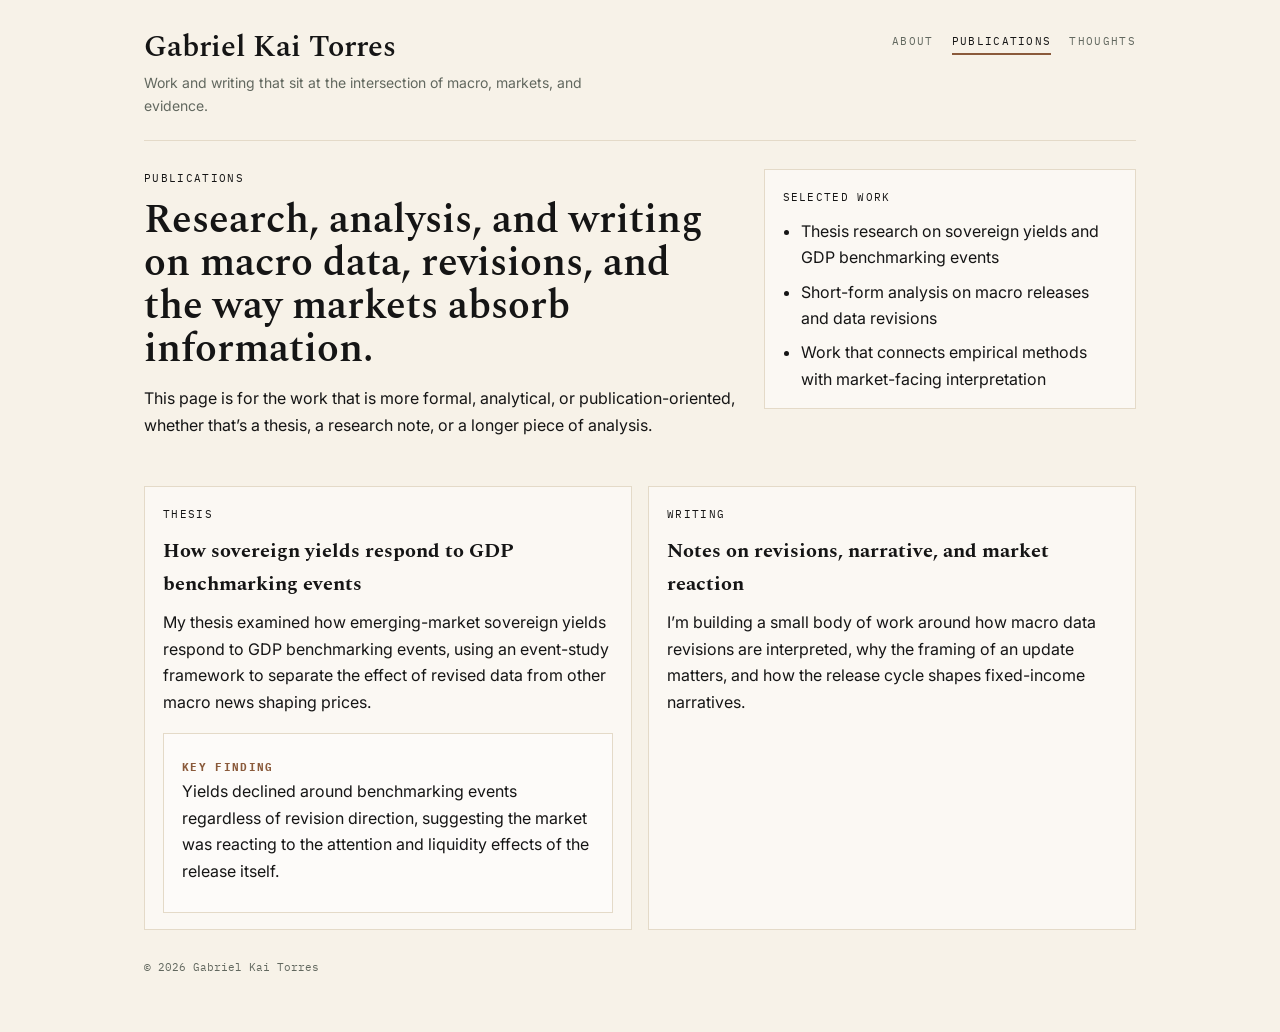
==== research.html @ 2119b85e "some more changes" ====
<!DOCTYPE html>
<html lang="en">
<head>
<meta charset="UTF-8">
<meta name="viewport" content="width=device-width, initial-scale=1.0">
<title>Publications — Gabriel Kai Torres</title>
<link rel="preconnect" href="https://fonts.googleapis.com">
<link rel="preconnect" href="https://fonts.gstatic.com" crossorigin>
<link href="https://fonts.googleapis.com/css2?family=Spectral:ital,wght@0,400;0,500;0,600;1,400&family=IBM+Plex+Mono:wght@400;500&family=Inter:wght@400;500&display=swap" rel="stylesheet">
<link rel="stylesheet" href="style.css">
</head>
<body>

<div class="site-shell">
  <header class="site-header">
    <div>
      <a class="site-name" href="index.html">Gabriel Kai Torres</a>
      <p class="site-tagline">Work and writing that sit at the intersection of macro, markets, and evidence.</p>
    </div>
    <nav class="top-nav" aria-label="Primary">
      <a href="index.html">About</a>
      <a href="research.html" aria-current="page">Publications</a>
      <a href="writing.html">Thoughts</a>
    </nav>
  </header>

  <main class="content">
    <section class="hero">
      <div class="hero-copy">
        <p class="eyebrow">Publications</p>
        <h1>Research, analysis, and writing on macro data, revisions, and the way markets absorb information.</h1>
        <p>This page is for the work that is more formal, analytical, or publication-oriented, whether that’s a thesis, a research note, or a longer piece of analysis.</p>
      </div>
      <aside class="hero-side">
        <p class="eyebrow">Selected work</p>
        <ul class="detail-list">
          <li>Thesis research on sovereign yields and GDP benchmarking events</li>
          <li>Short-form analysis on macro releases and data revisions</li>
          <li>Work that connects empirical methods with market-facing interpretation</li>
        </ul>
      </aside>
    </section>

    <section class="section-block">
      <div class="card-grid">
        <article class="item-card">
          <p class="item-meta">Thesis</p>
          <h3>How sovereign yields respond to GDP benchmarking events</h3>
          <p>My thesis examined how emerging-market sovereign yields respond to GDP benchmarking events, using an event-study framework to separate the effect of revised data from other macro news shaping prices.</p>
          <div class="callout">
            <strong>Key finding</strong>
            <p>Yields declined around benchmarking events regardless of revision direction, suggesting the market was reacting to the attention and liquidity effects of the release itself.</p>
          </div>
        </article>

        <article class="item-card">
          <p class="item-meta">Writing</p>
          <h3>Notes on revisions, narrative, and market reaction</h3>
          <p>I’m building a small body of work around how macro data revisions are interpreted, why the framing of an update matters, and how the release cycle shapes fixed-income narratives.</p>
        </article>
      </div>
    </section>
  </main>

  <footer>
    © 2026 Gabriel Kai Torres
  </footer>
</div>

</body>
</html>
---- style.css ----
:root {
  --bg: #f7f2e8;
  --surface: #fcfaf6;
  --ink: #151515;
  --muted: #62685f;
  --accent: #8a5a3b;
  --line: #e4dac8;
}

* { box-sizing: border-box; }

html { scroll-behavior: smooth; }

body {
  margin: 0;
  background: var(--bg);
  color: var(--ink);
  font-family: 'Inter', sans-serif;
  line-height: 1.65;
  font-size: 16px;
}

.site-shell {
  max-width: 1040px;
  margin: 0 auto;
  padding: 32px 24px 56px;
}

.site-header {
  display: flex;
  justify-content: space-between;
  align-items: flex-start;
  gap: 20px;
  padding-bottom: 22px;
  border-bottom: 1px solid var(--line);
}

.site-name {
  font-family: 'Spectral', serif;
  font-size: 30px;
  font-weight: 600;
  color: var(--ink);
  text-decoration: none;
  line-height: 1;
}

.site-tagline {
  margin: 8px 0 0;
  color: var(--muted);
  font-size: 14px;
  max-width: 460px;
}

.top-nav {
  display: flex;
  flex-wrap: wrap;
  gap: 18px;
  font-family: 'IBM Plex Mono', monospace;
  font-size: 11px;
  letter-spacing: 0.12em;
  text-transform: uppercase;
}

.top-nav a {
  color: var(--muted);
  text-decoration: none;
  padding-bottom: 3px;
}

.top-nav a:hover,
.top-nav a:focus {
  color: var(--ink);
}

.top-nav a[aria-current="page"] {
  color: var(--ink);
  border-bottom: 2px solid var(--accent);
}

.content {
  padding-top: 28px;
}

.hero {
  display: grid;
  grid-template-columns: 1.35fr 0.85fr;
  gap: 28px;
  align-items: start;
  padding-bottom: 24px;
}

.eyebrow {
  font-family: 'IBM Plex Mono', monospace;
  font-size: 11px;
  letter-spacing: 0.12em;
  text-transform: uppercase;
  color: var(--accent);
  margin: 0 0 10px;
}

.hero h1,
.section-title {
  font-family: 'Spectral', serif;
  font-weight: 600;
  font-size: clamp(28px, 3.8vw, 40px);
  line-height: 1.08;
  margin: 0 0 14px;
}

.hero p,
.item-card p,
.intro-copy p {
  margin: 0 0 12px;
  color: var(--ink);
}

.hero-copy p:last-child,
.intro-copy p:last-child {
  margin-bottom: 0;
}

.hero-side,
.item-card,
.callout {
  background: rgba(255,255,255,0.5);
  border: 1px solid var(--line);
  padding: 18px 18px 16px;
}

.about-layout .hero-side {
  display: flex;
  flex-direction: column;
  gap: 12px;
}

.profile-photo {
  width: 100%;
  max-width: 300px;
  border: 1px solid var(--line);
  display: block;
}

.profile-meta {
  margin: 0;
  color: var(--muted);
  font-size: 14px;
}

.detail-list {
  margin: 0;
  padding-left: 18px;
  color: var(--ink);
}

.detail-list li + li {
  margin-top: 8px;
}

.hero-links {
  display: flex;
  flex-wrap: wrap;
  gap: 14px;
  margin-top: 16px;
  font-family: 'IBM Plex Mono', monospace;
  font-size: 12px;
}

.hero-links a {
  color: var(--ink);
  text-decoration: none;
  border-bottom: 1px solid var(--line);
  padding-bottom: 2px;
}

.hero-links a:hover,
.hero-links a:focus {
  color: var(--accent);
  border-bottom-color: var(--accent);
}

.section-block {
  padding: 24px 0 0;
}

.card-grid {
  display: grid;
  grid-template-columns: repeat(2, minmax(0, 1fr));
  gap: 16px;
}

.item-card {
  min-height: 100%;
}

.item-meta {
  font-family: 'IBM Plex Mono', monospace;
  font-size: 11px;
  letter-spacing: 0.12em;
  text-transform: uppercase;
  color: var(--muted);
  margin-bottom: 8px;
}

.item-card h3 {
  font-family: 'Spectral', serif;
  font-size: 20px;
  margin: 0 0 8px;
}

.item-card a {
  color: var(--ink);
  text-decoration: none;
}

.item-card a:hover,
.item-card a:focus {
  color: var(--accent);
}

.callout {
  margin-top: 18px;
}

.callout strong {
  font-family: 'IBM Plex Mono', monospace;
  font-size: 11px;
  letter-spacing: 0.12em;
  text-transform: uppercase;
  color: var(--accent);
}

footer {
  padding: 28px 0 0;
  font-family: 'IBM Plex Mono', monospace;
  font-size: 11px;
  color: var(--muted);
}

@media (max-width: 780px) {
  .hero,
  .card-grid {
    grid-template-columns: 1fr;
  }
}

@media (max-width: 560px) {
  .site-shell {
    padding: 20px 18px 40px;
  }

  .site-header {
    flex-direction: column;
  }

  .top-nav {
    gap: 12px;
  }
}
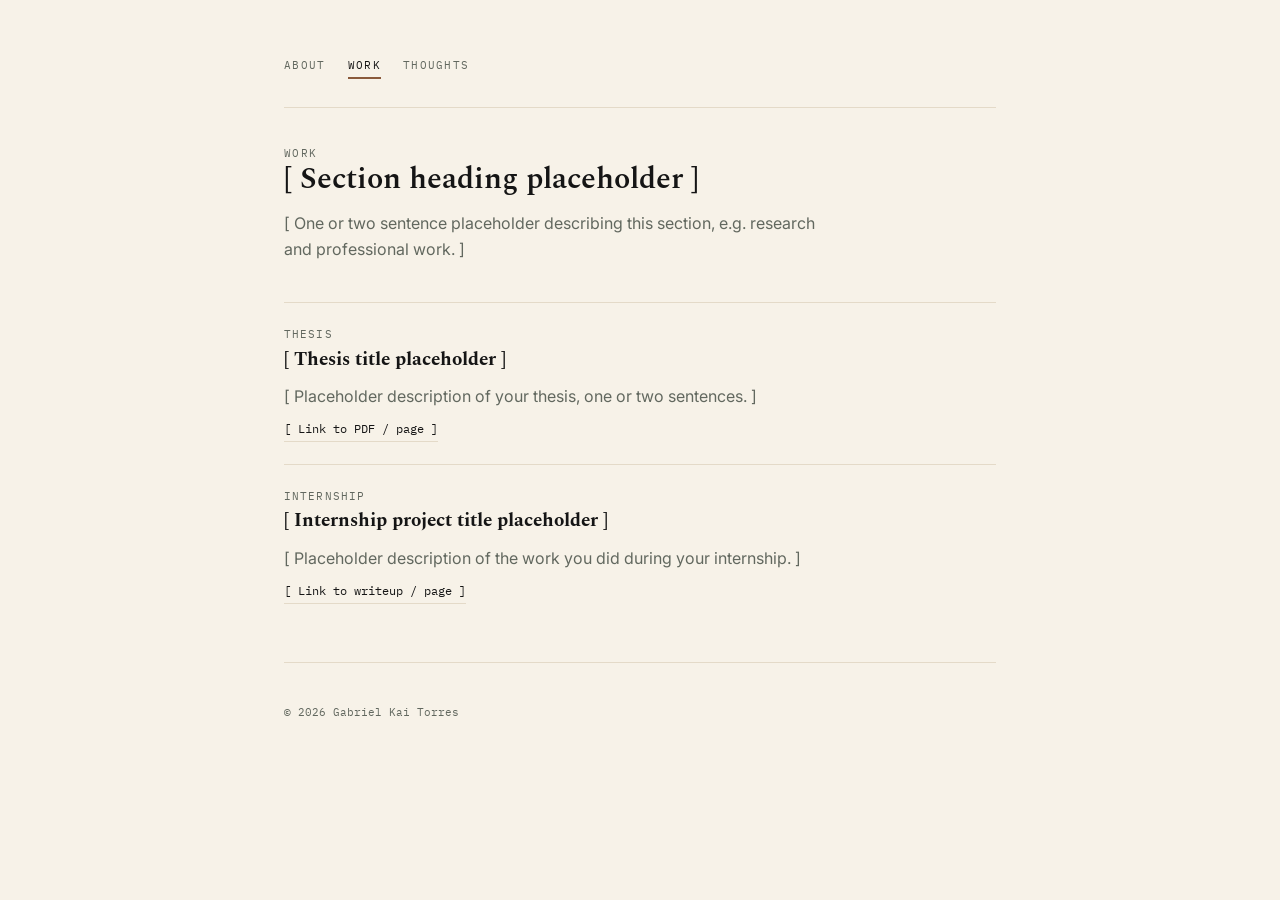
==== commit e821fa4b: "Add files via upload" ====
--- a/research.html
+++ b/research.html
@@ -3,7 +3,7 @@
 <head>
 <meta charset="UTF-8">
 <meta name="viewport" content="width=device-width, initial-scale=1.0">
-<title>Publications — Gabriel Kai Torres</title>
+<title>Work — Gabriel Kai Torres</title>
 <link rel="preconnect" href="https://fonts.googleapis.com">
 <link rel="preconnect" href="https://fonts.gstatic.com" crossorigin>
 <link href="https://fonts.googleapis.com/css2?family=Spectral:ital,wght@0,400;0,500;0,600;1,400&family=IBM+Plex+Mono:wght@400;500&family=Inter:wght@400;500&display=swap" rel="stylesheet">
@@ -12,53 +12,33 @@
 <body>
 
 <div class="site-shell">
-  <header class="site-header">
-    <div>
-      <a class="site-name" href="index.html">Gabriel Kai Torres</a>
-      <p class="site-tagline">Work and writing that sit at the intersection of macro, markets, and evidence.</p>
-    </div>
-    <nav class="top-nav" aria-label="Primary">
-      <a href="index.html">About</a>
-      <a href="research.html" aria-current="page">Publications</a>
-      <a href="writing.html">Thoughts</a>
-    </nav>
-  </header>
+  <nav class="top-nav" aria-label="Primary">
+    <a href="index.html">About</a>
+    <a href="research.html" aria-current="page">Work</a>
+    <a href="writing.html">Thoughts</a>
+  </nav>
 
   <main class="content">
-    <section class="hero">
-      <div class="hero-copy">
-        <p class="eyebrow">Publications</p>
-        <h1>Research, analysis, and writing on macro data, revisions, and the way markets absorb information.</h1>
-        <p>This page is for the work that is more formal, analytical, or publication-oriented, whether that’s a thesis, a research note, or a longer piece of analysis.</p>
-      </div>
-      <aside class="hero-side">
-        <p class="eyebrow">Selected work</p>
-        <ul class="detail-list">
-          <li>Thesis research on sovereign yields and GDP benchmarking events</li>
-          <li>Short-form analysis on macro releases and data revisions</li>
-          <li>Work that connects empirical methods with market-facing interpretation</li>
-        </ul>
-      </aside>
+    <section class="page-intro">
+      <p class="eyebrow">Work</p>
+      <h1>[ Section heading placeholder ]</h1>
+      <p>[ One or two sentence placeholder describing this section, e.g. research and professional work. ]</p>
     </section>
 
-    <section class="section-block">
-      <div class="card-grid">
-        <article class="item-card">
-          <p class="item-meta">Thesis</p>
-          <h3>How sovereign yields respond to GDP benchmarking events</h3>
-          <p>My thesis examined how emerging-market sovereign yields respond to GDP benchmarking events, using an event-study framework to separate the effect of revised data from other macro news shaping prices.</p>
-          <div class="callout">
-            <strong>Key finding</strong>
-            <p>Yields declined around benchmarking events regardless of revision direction, suggesting the market was reacting to the attention and liquidity effects of the release itself.</p>
-          </div>
-        </article>
+    <section class="entry-list">
+      <article class="entry">
+        <p class="entry-meta">Thesis</p>
+        <h3><a href="#">[ Thesis title placeholder ]</a></h3>
+        <p>[ Placeholder description of your thesis, one or two sentences. ]</p>
+        <a class="entry-link" href="#">[ Link to PDF / page ]</a>
+      </article>
 
-        <article class="item-card">
-          <p class="item-meta">Writing</p>
-          <h3>Notes on revisions, narrative, and market reaction</h3>
-          <p>I’m building a small body of work around how macro data revisions are interpreted, why the framing of an update matters, and how the release cycle shapes fixed-income narratives.</p>
-        </article>
-      </div>
+      <article class="entry">
+        <p class="entry-meta">Internship</p>
+        <h3><a href="#">[ Internship project title placeholder ]</a></h3>
+        <p>[ Placeholder description of the work you did during your internship. ]</p>
+        <a class="entry-link" href="#">[ Link to writeup / page ]</a>
+      </article>
     </section>
   </main>
 
--- a/style.css
+++ b/style.css
@@ -21,44 +21,24 @@
 }
 
 .site-shell {
-  max-width: 1040px;
+  max-width: 760px;
   margin: 0 auto;
-  padding: 32px 24px 56px;
-}
-
-.site-header {
-  display: flex;
-  justify-content: space-between;
-  align-items: flex-start;
-  gap: 20px;
-  padding-bottom: 22px;
-  border-bottom: 1px solid var(--line);
-}
-
-.site-name {
-  font-family: 'Spectral', serif;
-  font-size: 30px;
-  font-weight: 600;
-  color: var(--ink);
-  text-decoration: none;
-  line-height: 1;
-}
-
-.site-tagline {
-  margin: 8px 0 0;
-  color: var(--muted);
-  font-size: 14px;
-  max-width: 460px;
-}
+  padding: 56px 24px 64px;
+}
+
+/* ---- Top nav (text links, no big name lockup) ---- */
 
 .top-nav {
   display: flex;
   flex-wrap: wrap;
-  gap: 18px;
+  gap: 22px;
   font-family: 'IBM Plex Mono', monospace;
   font-size: 11px;
   letter-spacing: 0.12em;
   text-transform: uppercase;
+  padding-bottom: 28px;
+  margin-bottom: 36px;
+  border-bottom: 1px solid var(--line);
 }
 
 .top-nav a {
@@ -77,16 +57,81 @@
   border-bottom: 2px solid var(--accent);
 }
 
-.content {
-  padding-top: 28px;
-}
-
-.hero {
-  display: grid;
-  grid-template-columns: 1.35fr 0.85fr;
-  gap: 28px;
-  align-items: start;
-  padding-bottom: 24px;
+/* ---- Profile block (photo, name, tagline, links, bio) ---- */
+
+.profile {
+  display: flex;
+  flex-direction: column;
+  gap: 18px;
+  padding-bottom: 12px;
+}
+
+.profile-photo {
+  width: 108px;
+  height: 108px;
+  object-fit: cover;
+  border-radius: 50%;
+  border: 1px solid var(--line);
+  background: var(--surface);
+}
+
+.profile-name {
+  font-family: 'Spectral', serif;
+  font-weight: 600;
+  font-size: 26px;
+  margin: 0;
+  line-height: 1.2;
+}
+
+.profile-tagline {
+  margin: 4px 0 0;
+  color: var(--muted);
+  font-size: 14px;
+}
+
+.profile-meta-row {
+  display: flex;
+  flex-wrap: wrap;
+  gap: 14px;
+  font-family: 'IBM Plex Mono', monospace;
+  font-size: 12px;
+  color: var(--muted);
+}
+
+.profile-links {
+  display: flex;
+  flex-wrap: wrap;
+  gap: 14px;
+  font-family: 'IBM Plex Mono', monospace;
+  font-size: 12px;
+}
+
+.profile-links a {
+  color: var(--ink);
+  text-decoration: none;
+  border-bottom: 1px solid var(--line);
+  padding-bottom: 2px;
+}
+
+.profile-links a:hover,
+.profile-links a:focus {
+  color: var(--accent);
+  border-bottom-color: var(--accent);
+}
+
+.profile-bio p {
+  margin: 0 0 14px;
+  color: var(--ink);
+}
+
+.profile-bio p:last-child {
+  margin-bottom: 0;
+}
+
+/* ---- Page intro (used on Work and Thoughts pages) ---- */
+
+.page-intro {
+  padding-bottom: 8px;
 }
 
 .eyebrow {
@@ -98,161 +143,99 @@
   margin: 0 0 10px;
 }
 
-.hero h1,
-.section-title {
+.page-intro h1 {
   font-family: 'Spectral', serif;
   font-weight: 600;
-  font-size: clamp(28px, 3.8vw, 40px);
-  line-height: 1.08;
-  margin: 0 0 14px;
-}
-
-.hero p,
-.item-card p,
-.intro-copy p {
+  font-size: clamp(24px, 3.4vw, 30px);
+  line-height: 1.18;
   margin: 0 0 12px;
-  color: var(--ink);
-}
-
-.hero-copy p:last-child,
-.intro-copy p:last-child {
-  margin-bottom: 0;
-}
-
-.hero-side,
-.item-card,
-.callout {
-  background: rgba(255,255,255,0.5);
-  border: 1px solid var(--line);
-  padding: 18px 18px 16px;
-}
-
-.about-layout .hero-side {
+}
+
+.page-intro p {
+  margin: 0;
+  color: var(--muted);
+  max-width: 540px;
+}
+
+/* ---- List of items (publications / thoughts entries) ---- */
+
+.entry-list {
   display: flex;
   flex-direction: column;
-  gap: 12px;
-}
-
-.profile-photo {
-  width: 100%;
-  max-width: 300px;
-  border: 1px solid var(--line);
-  display: block;
-}
-
-.profile-meta {
-  margin: 0;
-  color: var(--muted);
-  font-size: 14px;
-}
-
-.detail-list {
-  margin: 0;
-  padding-left: 18px;
-  color: var(--ink);
-}
-
-.detail-list li + li {
-  margin-top: 8px;
-}
-
-.hero-links {
-  display: flex;
-  flex-wrap: wrap;
-  gap: 14px;
-  margin-top: 16px;
+  margin-top: 32px;
+}
+
+.entry {
+  padding: 22px 0;
+  border-top: 1px solid var(--line);
+}
+
+.entry:first-child {
+  border-top: 1px solid var(--line);
+}
+
+.entry-meta {
+  font-family: 'IBM Plex Mono', monospace;
+  font-size: 11px;
+  letter-spacing: 0.1em;
+  text-transform: uppercase;
+  color: var(--muted);
+  margin: 0 0 6px;
+}
+
+.entry h3 {
+  font-family: 'Spectral', serif;
+  font-size: 19px;
+  margin: 0 0 8px;
+}
+
+.entry h3 a {
+  color: var(--ink);
+  text-decoration: none;
+}
+
+.entry h3 a:hover,
+.entry h3 a:focus {
+  color: var(--accent);
+}
+
+.entry p {
+  margin: 0;
+  color: var(--muted);
+}
+
+.entry-link {
+  display: inline-block;
+  margin-top: 10px;
   font-family: 'IBM Plex Mono', monospace;
   font-size: 12px;
-}
-
-.hero-links a {
   color: var(--ink);
   text-decoration: none;
   border-bottom: 1px solid var(--line);
   padding-bottom: 2px;
 }
 
-.hero-links a:hover,
-.hero-links a:focus {
+.entry-link:hover,
+.entry-link:focus {
   color: var(--accent);
   border-bottom-color: var(--accent);
 }
 
-.section-block {
-  padding: 24px 0 0;
-}
-
-.card-grid {
-  display: grid;
-  grid-template-columns: repeat(2, minmax(0, 1fr));
-  gap: 16px;
-}
-
-.item-card {
-  min-height: 100%;
-}
-
-.item-meta {
-  font-family: 'IBM Plex Mono', monospace;
-  font-size: 11px;
-  letter-spacing: 0.12em;
-  text-transform: uppercase;
-  color: var(--muted);
-  margin-bottom: 8px;
-}
-
-.item-card h3 {
-  font-family: 'Spectral', serif;
-  font-size: 20px;
-  margin: 0 0 8px;
-}
-
-.item-card a {
-  color: var(--ink);
-  text-decoration: none;
-}
-
-.item-card a:hover,
-.item-card a:focus {
-  color: var(--accent);
-}
-
-.callout {
-  margin-top: 18px;
-}
-
-.callout strong {
-  font-family: 'IBM Plex Mono', monospace;
-  font-size: 11px;
-  letter-spacing: 0.12em;
-  text-transform: uppercase;
-  color: var(--accent);
-}
-
 footer {
-  padding: 28px 0 0;
-  font-family: 'IBM Plex Mono', monospace;
-  font-size: 11px;
-  color: var(--muted);
-}
-
-@media (max-width: 780px) {
-  .hero,
-  .card-grid {
-    grid-template-columns: 1fr;
-  }
+  padding: 40px 0 0;
+  margin-top: 36px;
+  border-top: 1px solid var(--line);
+  font-family: 'IBM Plex Mono', monospace;
+  font-size: 11px;
+  color: var(--muted);
 }
 
 @media (max-width: 560px) {
   .site-shell {
-    padding: 20px 18px 40px;
+    padding: 36px 18px 48px;
   }
 
-  .site-header {
-    flex-direction: column;
+  .top-nav {
+    gap: 14px;
   }
-
-  .top-nav {
-    gap: 12px;
-  }
-}
+}
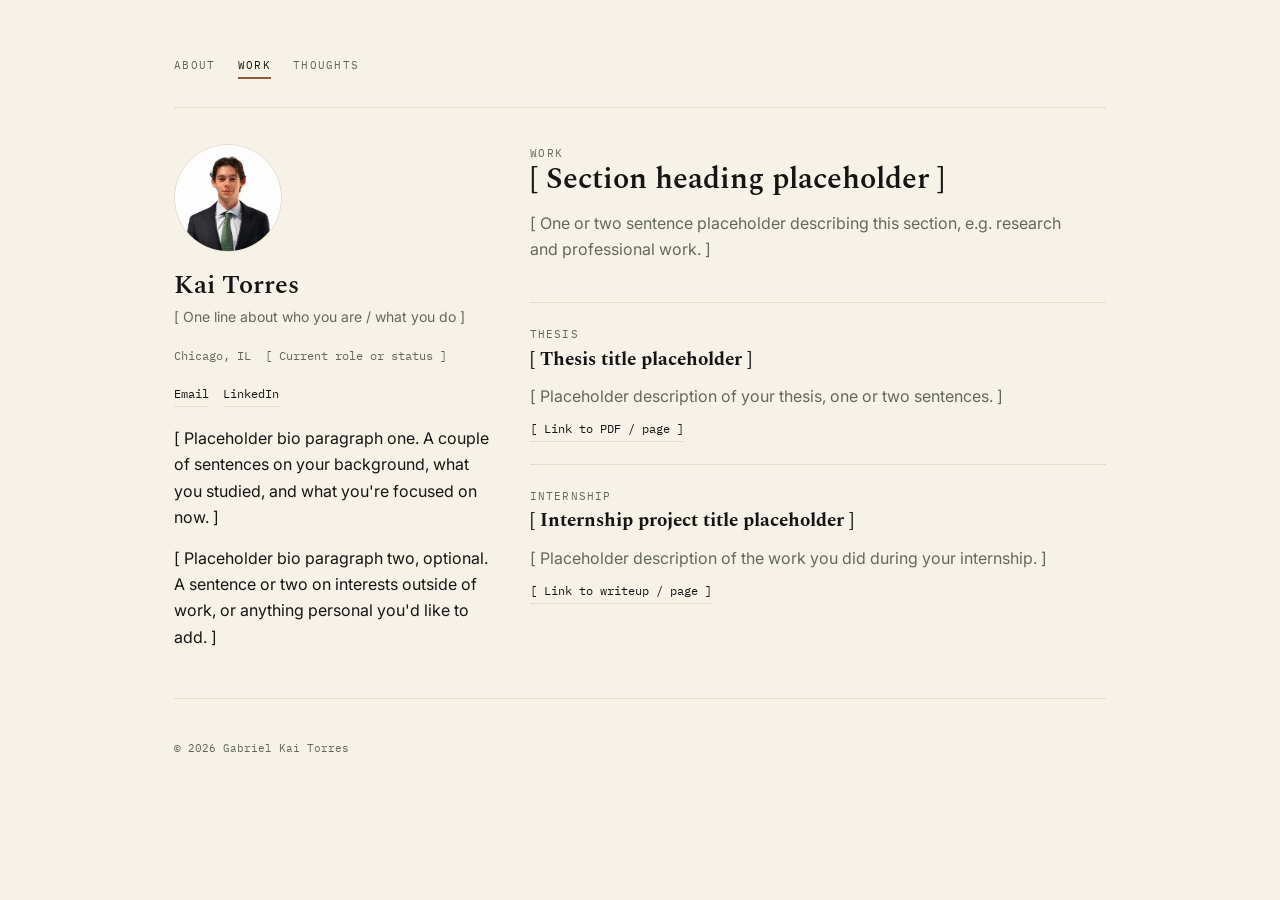
==== commit 50eade79: "new edits" ====
--- a/research.html
+++ b/research.html
@@ -19,13 +19,35 @@
   </nav>
 
   <main class="content">
-    <section class="page-intro">
-      <p class="eyebrow">Work</p>
-      <h1>[ Section heading placeholder ]</h1>
-      <p>[ One or two sentence placeholder describing this section, e.g. research and professional work. ]</p>
-    </section>
+    <div class="page-grid">
+      <aside class="profile">
+        <img class="profile-photo" src="assets/chatgpt.jpg" alt="Profile image of Gabriel Kai Torres">
+        <div>
+          <h1 class="profile-name">Kai Torres</h1>
+          <p class="profile-tagline">[ One line about who you are / what you do ]</p>
+        </div>
+        <div class="profile-meta-row">
+          <span>Chicago, IL</span>
+          <span>[ Current role or status ]</span>
+        </div>
+        <div class="profile-links">
+          <a href="mailto:gkaitorres@gmail.com">Email</a>
+          <a href="https://www.linkedin.com/in/kai-torres-56b69a251" target="_blank" rel="noopener">LinkedIn</a>
+        </div>
+        <div class="profile-bio">
+          <p>[ Placeholder bio paragraph one. A couple of sentences on your background, what you studied, and what you're focused on now. ]</p>
+          <p>[ Placeholder bio paragraph two, optional. A sentence or two on interests outside of work, or anything personal you'd like to add. ]</p>
+        </div>
+      </aside>
 
-    <section class="entry-list">
+      <div>
+        <section class="page-intro">
+          <p class="eyebrow">Work</p>
+          <h1>[ Section heading placeholder ]</h1>
+          <p>[ One or two sentence placeholder describing this section, e.g. research and professional work. ]</p>
+        </section>
+
+        <section class="entry-list">
       <article class="entry">
         <p class="entry-meta">Thesis</p>
         <h3><a href="#">[ Thesis title placeholder ]</a></h3>
@@ -40,6 +62,8 @@
         <a class="entry-link" href="#">[ Link to writeup / page ]</a>
       </article>
     </section>
+      </div>
+    </div>
   </main>
 
   <footer>
--- a/style.css
+++ b/style.css
@@ -21,9 +21,16 @@
 }
 
 .site-shell {
-  max-width: 760px;
+  max-width: 980px;
   margin: 0 auto;
   padding: 56px 24px 64px;
+}
+
+.page-grid {
+  display: grid;
+  grid-template-columns: minmax(0, 320px) 1fr;
+  gap: 36px;
+  align-items: start;
 }
 
 /* ---- Top nav (text links, no big name lockup) ---- */
@@ -230,6 +237,12 @@
   color: var(--muted);
 }
 
+@media (max-width: 900px) {
+  .page-grid {
+    grid-template-columns: 1fr;
+  }
+}
+
 @media (max-width: 560px) {
   .site-shell {
     padding: 36px 18px 48px;
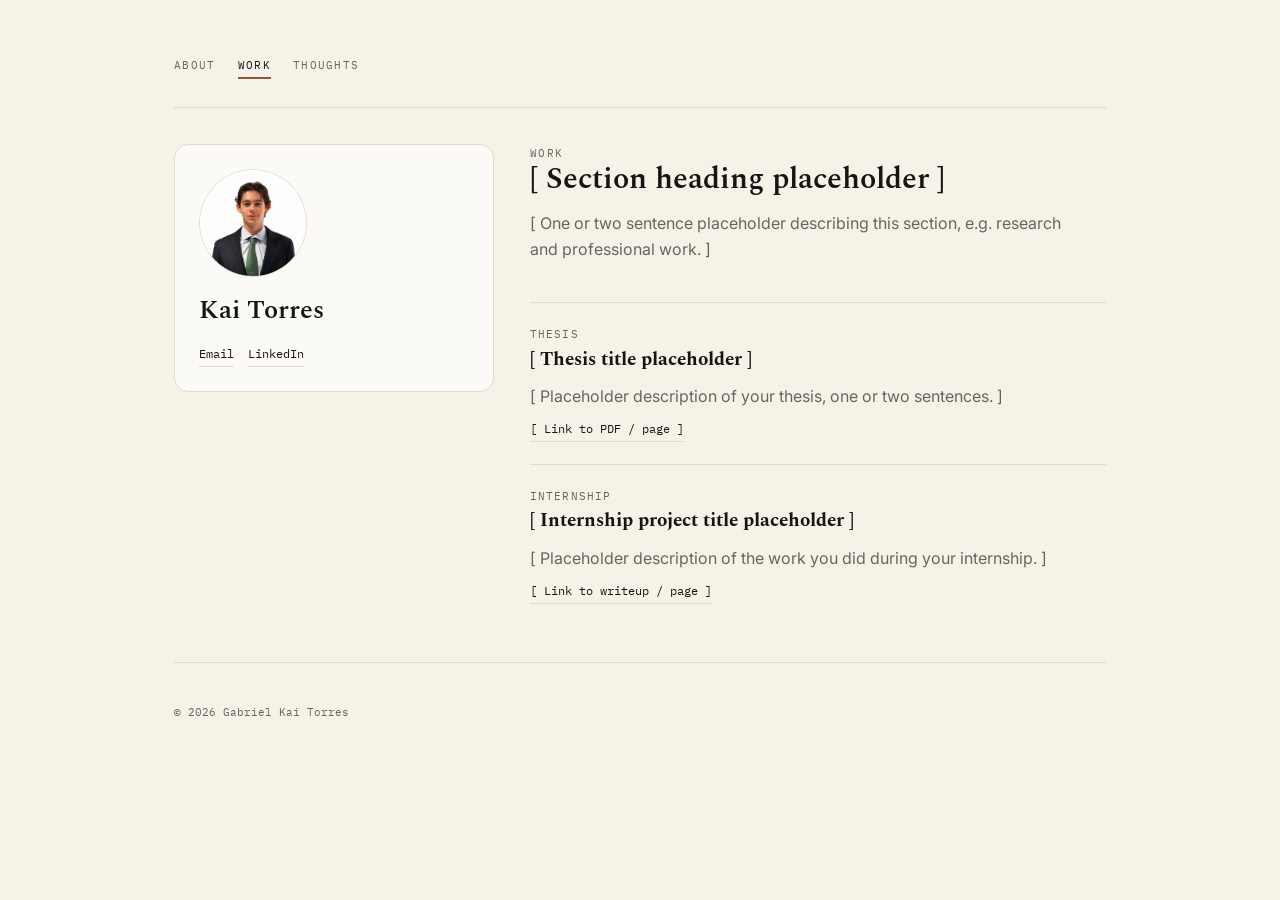
==== commit a3e90c99: "new changesto profile" ====
--- a/research.html
+++ b/research.html
@@ -24,19 +24,10 @@
         <img class="profile-photo" src="assets/chatgpt.jpg" alt="Profile image of Gabriel Kai Torres">
         <div>
           <h1 class="profile-name">Kai Torres</h1>
-          <p class="profile-tagline">[ One line about who you are / what you do ]</p>
-        </div>
-        <div class="profile-meta-row">
-          <span>Chicago, IL</span>
-          <span>[ Current role or status ]</span>
         </div>
         <div class="profile-links">
           <a href="mailto:gkaitorres@gmail.com">Email</a>
           <a href="https://www.linkedin.com/in/kai-torres-56b69a251" target="_blank" rel="noopener">LinkedIn</a>
-        </div>
-        <div class="profile-bio">
-          <p>[ Placeholder bio paragraph one. A couple of sentences on your background, what you studied, and what you're focused on now. ]</p>
-          <p>[ Placeholder bio paragraph two, optional. A sentence or two on interests outside of work, or anything personal you'd like to add. ]</p>
         </div>
       </aside>
 
--- a/style.css
+++ b/style.css
@@ -70,7 +70,10 @@
   display: flex;
   flex-direction: column;
   gap: 18px;
-  padding-bottom: 12px;
+  padding: 24px;
+  background: var(--surface);
+  border: 1px solid var(--line);
+  border-radius: 14px;
 }
 
 .profile-photo {
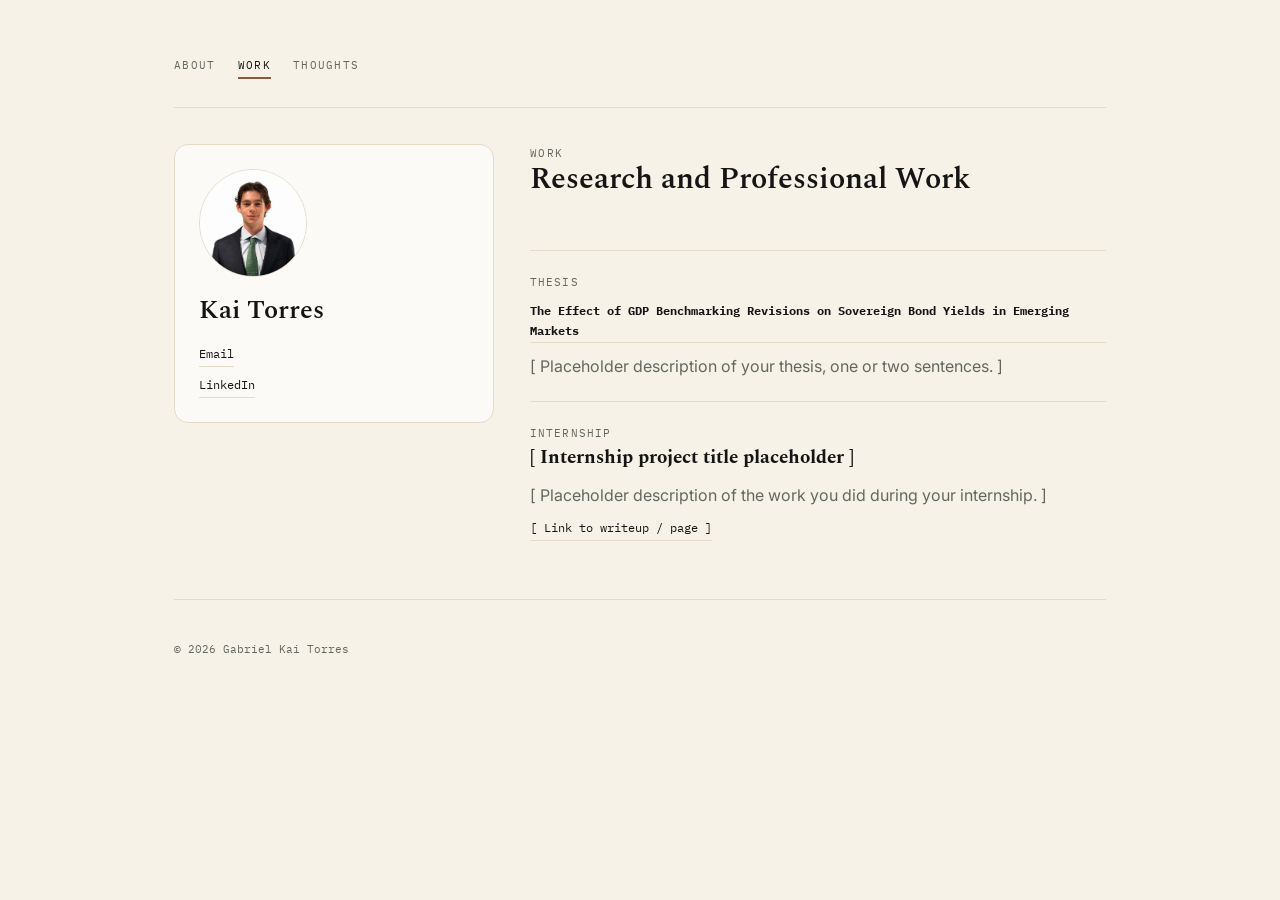
==== commit bf545fe4: "added thesis" ====
--- a/research.html
+++ b/research.html
@@ -34,16 +34,14 @@
       <div>
         <section class="page-intro">
           <p class="eyebrow">Work</p>
-          <h1>[ Section heading placeholder ]</h1>
-          <p>[ One or two sentence placeholder describing this section, e.g. research and professional work. ]</p>
+          <h1>Research and Professional Work</h1>
         </section>
 
         <section class="entry-list">
       <article class="entry">
         <p class="entry-meta">Thesis</p>
-        <h3><a href="#">[ Thesis title placeholder ]</a></h3>
-        <p>[ Placeholder description of your thesis, one or two sentences. ]</p>
-        <a class="entry-link" href="#">[ Link to PDF / page ]</a>
+          <h3><a class="entry-link" href="assets/Torres,%20Gabriel%20Kai%20-%20Thesis.pdf" target="_blank" rel="noopener">The Effect of GDP Benchmarking Revisions on Sovereign Bond Yields in Emerging Markets</a></h3>
+          <p>[ Placeholder description of your thesis, one or two sentences. ]</p>
       </article>
 
       <article class="entry">
--- a/style.css
+++ b/style.css
@@ -110,8 +110,9 @@
 
 .profile-links {
   display: flex;
-  flex-wrap: wrap;
-  gap: 14px;
+  flex-direction: column;
+  align-items: flex-start;
+  gap: 8px;
   font-family: 'IBM Plex Mono', monospace;
   font-size: 12px;
 }
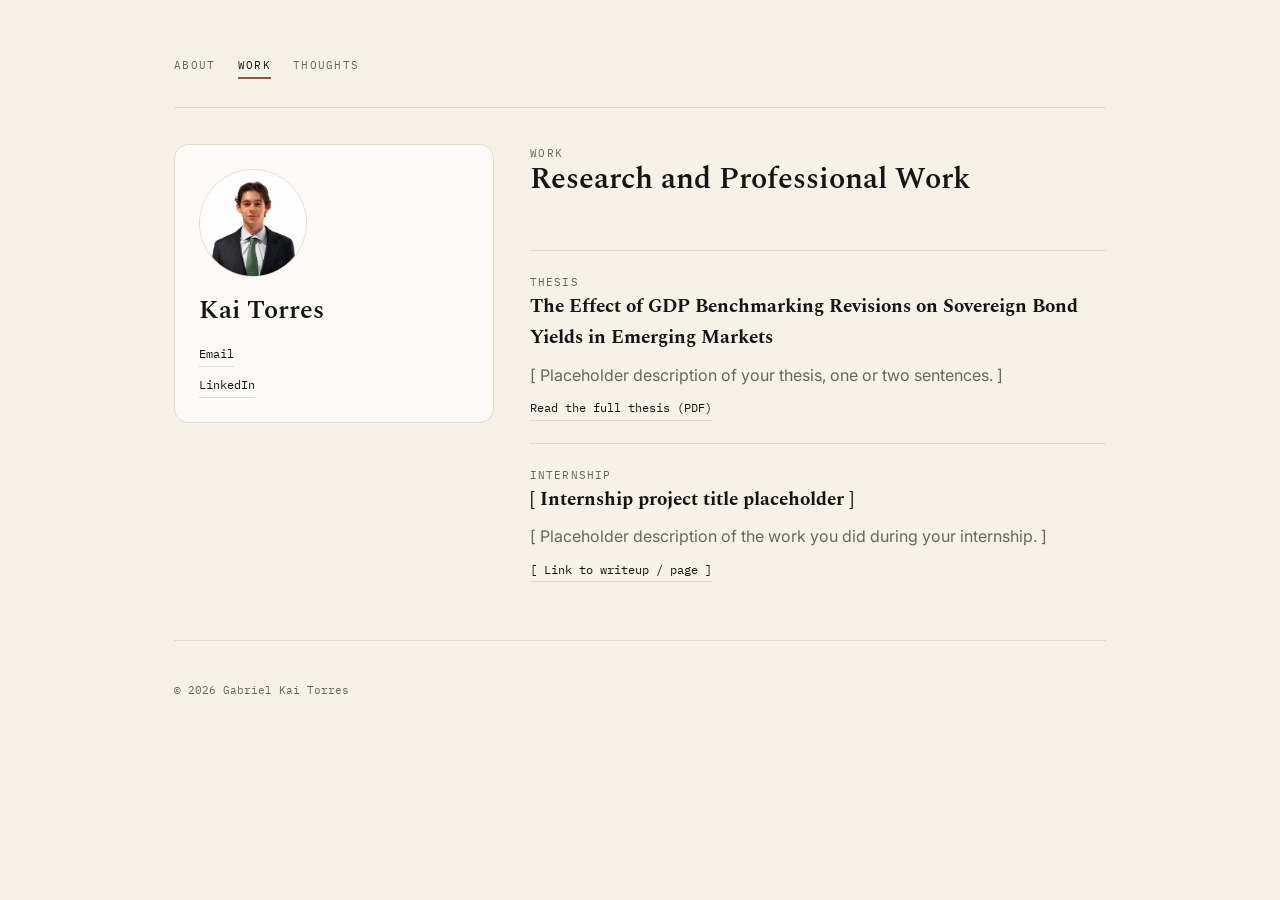
==== commit c6ed2cd9: "Fix thesis PDF link" ====
--- a/research.html
+++ b/research.html
@@ -40,8 +40,9 @@
         <section class="entry-list">
       <article class="entry">
         <p class="entry-meta">Thesis</p>
-          <h3><a class="entry-link" href="assets/Torres,%20Gabriel%20Kai%20-%20Thesis.pdf" target="_blank" rel="noopener">The Effect of GDP Benchmarking Revisions on Sovereign Bond Yields in Emerging Markets</a></h3>
-          <p>[ Placeholder description of your thesis, one or two sentences. ]</p>
+        <h3><a href="#">The Effect of GDP Benchmarking Revisions on Sovereign Bond Yields in Emerging Markets</a></h3>
+        <p>[ Placeholder description of your thesis, one or two sentences. ]</p>
+        <a class="entry-link" href="assets/Torres,%20Gabriel%20Kai%20Thesis%205-06-26.pdf" target="_blank" rel="noopener">Read the full thesis (PDF)</a>
       </article>
 
       <article class="entry">
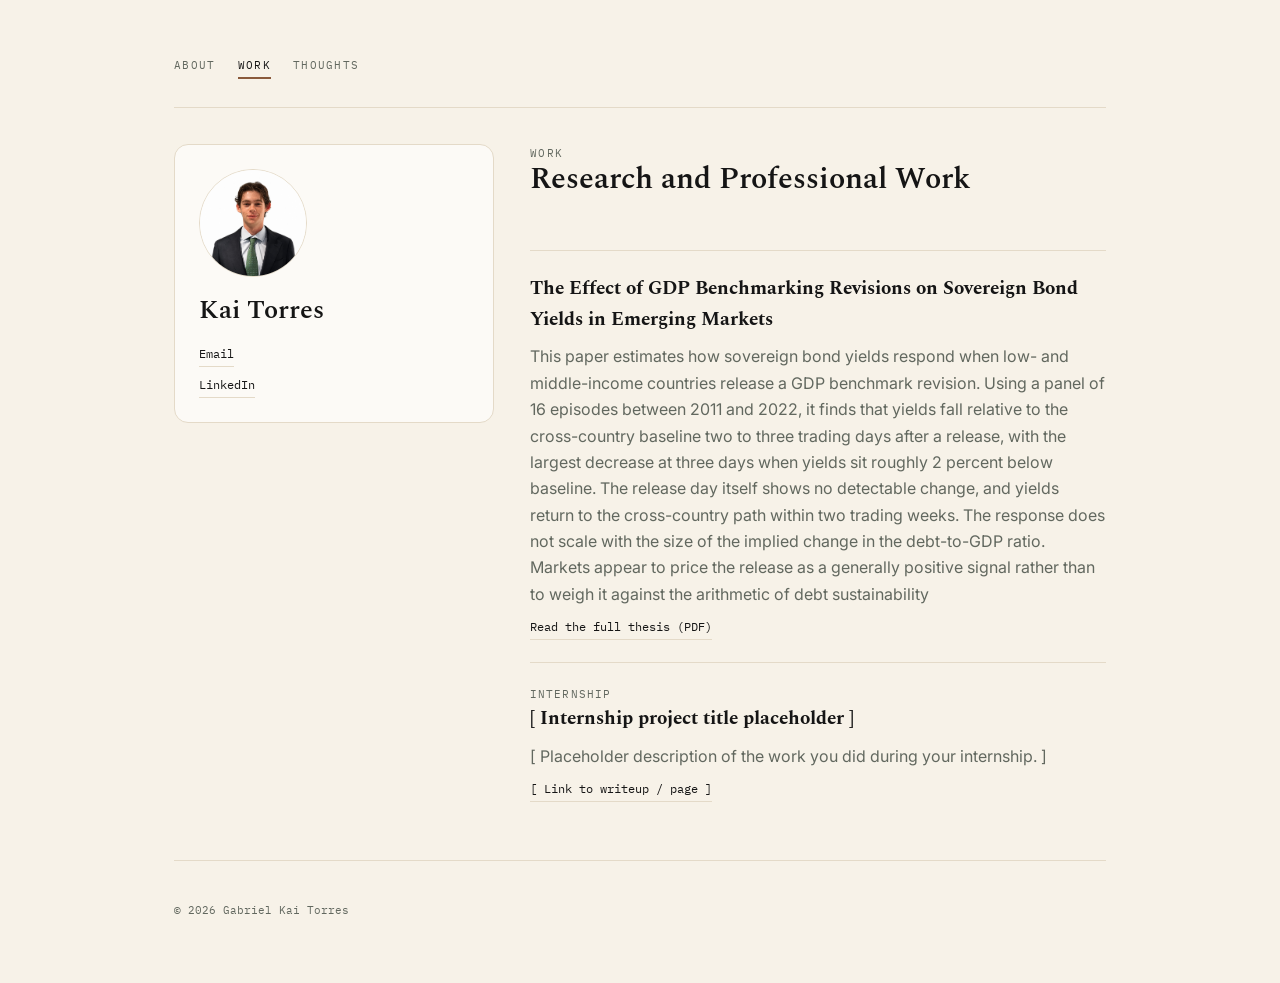
==== commit 61a6d5f1: "added thesis description" ====
--- a/research.html
+++ b/research.html
@@ -39,9 +39,8 @@
 
         <section class="entry-list">
       <article class="entry">
-        <p class="entry-meta">Thesis</p>
         <h3><a href="#">The Effect of GDP Benchmarking Revisions on Sovereign Bond Yields in Emerging Markets</a></h3>
-        <p>[ Placeholder description of your thesis, one or two sentences. ]</p>
+        <p>This paper estimates how sovereign bond yields respond when low- and middle-income countries release a GDP benchmark revision. Using a panel of 16 episodes between 2011 and 2022, it finds that yields fall relative to the cross-country baseline two to three trading days after a release, with the largest decrease at three days when yields sit roughly 2 percent below baseline. The release day itself shows no detectable change, and yields return to the cross-country path within two trading weeks. The response does not scale with the size of the implied change in the debt-to-GDP ratio. Markets appear to price the release as a generally positive signal rather than to weigh it against the arithmetic of debt sustainability
         <a class="entry-link" href="assets/Torres,%20Gabriel%20Kai%20Thesis%205-06-26.pdf" target="_blank" rel="noopener">Read the full thesis (PDF)</a>
       </article>
 
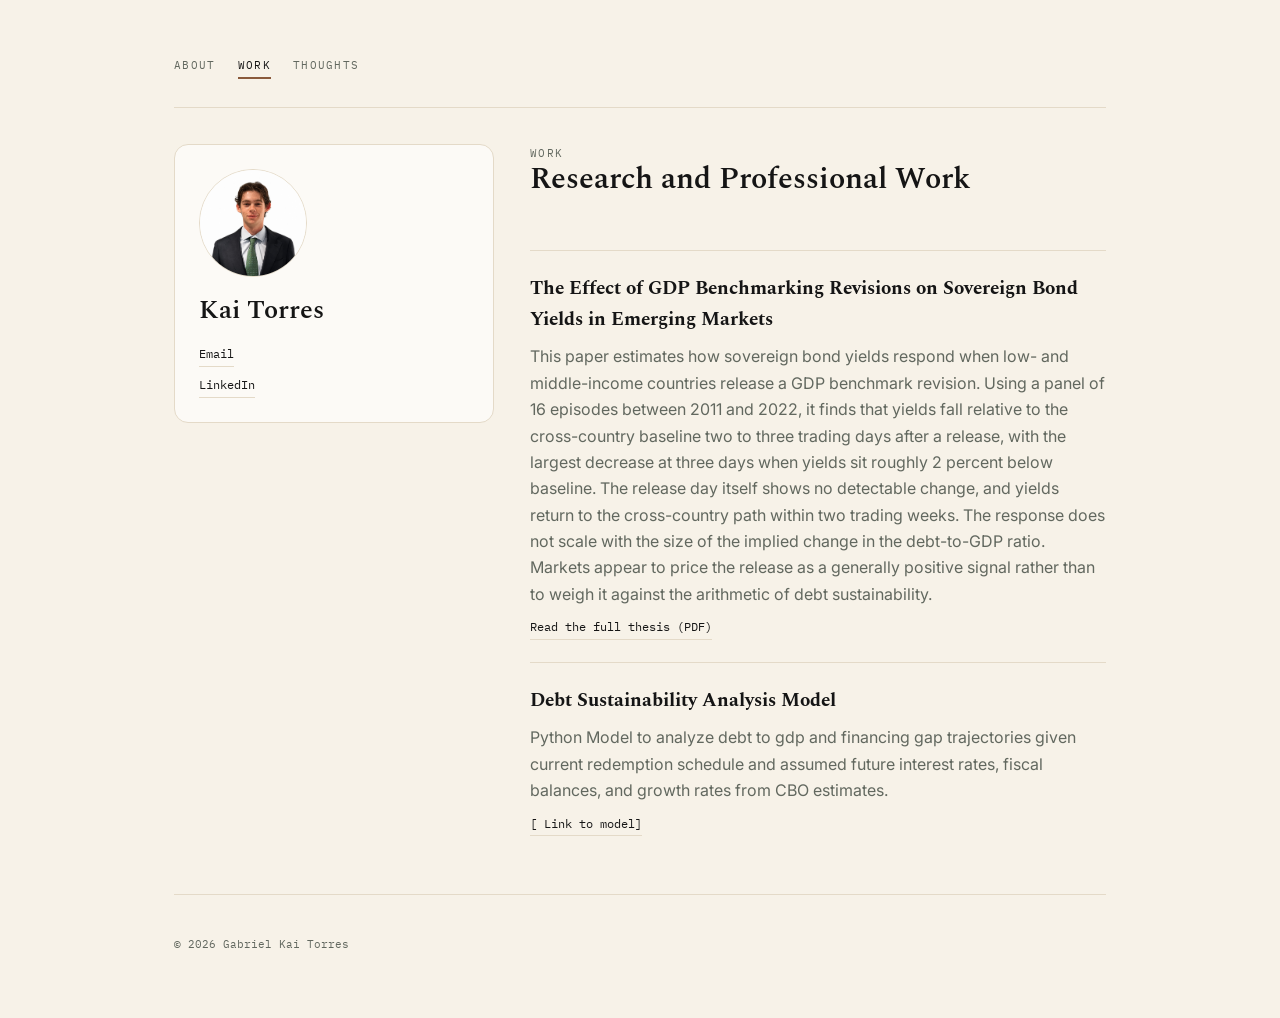
==== commit 9b6a625f: "added dsa writeup" ====
--- a/research.html
+++ b/research.html
@@ -40,15 +40,14 @@
         <section class="entry-list">
       <article class="entry">
         <h3><a href="#">The Effect of GDP Benchmarking Revisions on Sovereign Bond Yields in Emerging Markets</a></h3>
-        <p>This paper estimates how sovereign bond yields respond when low- and middle-income countries release a GDP benchmark revision. Using a panel of 16 episodes between 2011 and 2022, it finds that yields fall relative to the cross-country baseline two to three trading days after a release, with the largest decrease at three days when yields sit roughly 2 percent below baseline. The release day itself shows no detectable change, and yields return to the cross-country path within two trading weeks. The response does not scale with the size of the implied change in the debt-to-GDP ratio. Markets appear to price the release as a generally positive signal rather than to weigh it against the arithmetic of debt sustainability
+        <p>This paper estimates how sovereign bond yields respond when low- and middle-income countries release a GDP benchmark revision. Using a panel of 16 episodes between 2011 and 2022, it finds that yields fall relative to the cross-country baseline two to three trading days after a release, with the largest decrease at three days when yields sit roughly 2 percent below baseline. The release day itself shows no detectable change, and yields return to the cross-country path within two trading weeks. The response does not scale with the size of the implied change in the debt-to-GDP ratio. Markets appear to price the release as a generally positive signal rather than to weigh it against the arithmetic of debt sustainability.</p>
         <a class="entry-link" href="assets/Torres,%20Gabriel%20Kai%20Thesis%205-06-26.pdf" target="_blank" rel="noopener">Read the full thesis (PDF)</a>
       </article>
 
       <article class="entry">
-        <p class="entry-meta">Internship</p>
-        <h3><a href="#">[ Internship project title placeholder ]</a></h3>
-        <p>[ Placeholder description of the work you did during your internship. ]</p>
-        <a class="entry-link" href="#">[ Link to writeup / page ]</a>
+        <h3><a href="#">Debt Sustainability Analysis Model</a></h3>
+        <p>Python Model to analyze debt to gdp and financing gap trajectories given current redemption schedule and assumed future interest rates, fiscal balances, and growth rates from CBO estimates. </p>
+        <a class="entry-link" href="#">[ Link to model]</a>
       </article>
     </section>
       </div>
